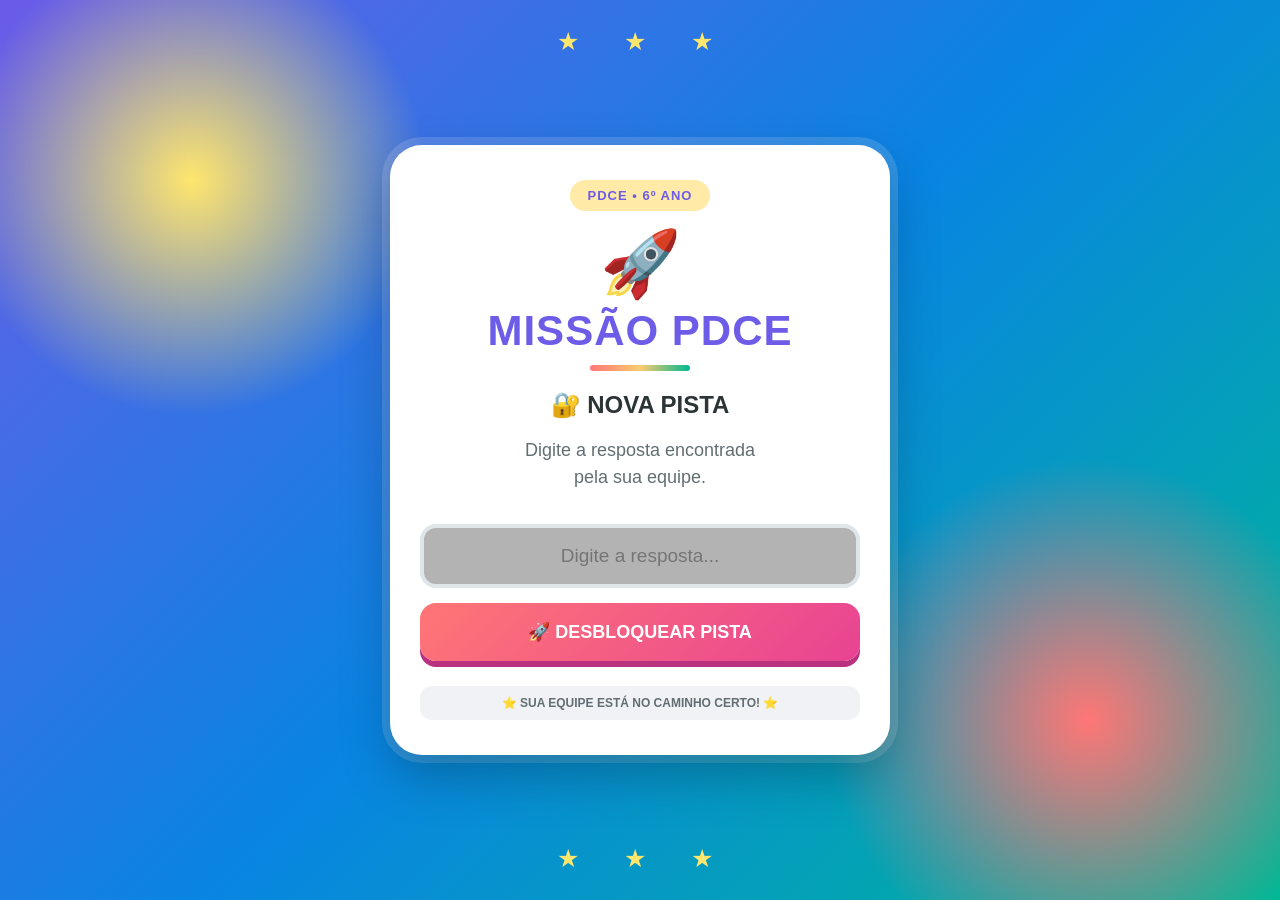
==== index.html @ 85f8f049 "up" ====
<!DOCTYPE html>
<html lang="pt-BR">
<head>
    <meta charset="UTF-8">
    <meta name="viewport" content="width=device-width, initial-scale=1.0">

    <title>Missão PDCE</title>

    <link rel="stylesheet" href="style.css">
</head>

<body>

    <div class="estrelas">★　★　★</div>

    <main class="game-card">

        <div class="badge">
            PDCE • 6º ANO
        </div>

        <div class="mascote">
            🚀
        </div>

        <h1>MISSÃO PDCE</h1>

        <div class="linha"></div>

        <h2>🔐 NOVA PISTA</h2>

        <p class="descricao">
            Digite a resposta encontrada<br>
            pela sua equipe.
        </p>

        <input
            type="text"
            id="resposta"
            placeholder="Digite a resposta..."
            autocomplete="off"
        >

        <button onclick="verificarResposta()">
            🚀 DESBLOQUEAR PISTA
        </button>

        <div id="erro" class="erro">
            <strong>⚠️ OPS!</strong>
            <br>
            Essa resposta não desbloqueou a pista.
            <br>
            Pense novamente e tente outra vez!
        </div>

        <div class="equipe">
            ⭐ SUA EQUIPE ESTÁ NO CAMINHO CERTO! ⭐
        </div>

    </main>

    <div class="estrelas baixo">★　★　★</div>


<script>

const destinos = {

    "defesa": "Bateria_01/1_bateria_perguntas.html",
    "69218":"Bateria_02/2_bateria_perguntas.html",
    "zwyx": "Bateria_03/3_bateria_perguntas.html",
    "secretaria": "secretaria.html",
    "laboratorio": "laboratorio.html",
    "sala dos professores": "professores.html"

};


function verificarResposta() {

    const campo = document.getElementById("resposta");

    const erro = document.getElementById("erro");

    const resposta = campo.value
        .trim()
        .toLowerCase();


    if (destinos[resposta]) {

        window.location.href = destinos[resposta];

    } else {

        erro.style.display = "block";

        campo.focus();

        campo.select();

    }

}


document.getElementById("resposta")
.addEventListener("keydown", function(event) {

    if (event.key === "Enter") {

        verificarResposta();

    }

});

</script>

</body>
</html>
---- style.css ----
* {
    box-sizing: border-box;
}

body {

    margin: 0;

    min-height: 100vh;

    display: flex;

    justify-content: center;

    align-items: center;

    padding: 20px;

    font-family:
        Arial,
        Helvetica,
        sans-serif;

    background:

        radial-gradient(
            circle at 15% 20%,
            #ffe66d 0,
            transparent 18%
        ),

        radial-gradient(
            circle at 85% 80%,
            #ff7675 0,
            transparent 20%
        ),

        linear-gradient(
            135deg,
            #6c5ce7,
            #0984e3,
            #00b894
        );

    overflow: hidden;

}


/* ESTRELAS */

.estrelas {

    position: fixed;

    top: 25px;

    left: 0;

    width: 100%;

    text-align: center;

    color: #ffe66d;

    font-size: 25px;

    letter-spacing: 10px;

    animation: brilho 2s infinite alternate;

}

.baixo {

    top: auto;

    bottom: 25px;

}


/* CARTÃO PRINCIPAL */

.game-card {

    width: 100%;

    max-width: 500px;

    padding: 35px 30px;

    background: white;

    border-radius: 32px;

    text-align: center;

    box-shadow:

        0 20px 50px
        rgba(0,0,0,.25),

        0 0 0 8px
        rgba(255,255,255,.15);

    position: relative;

    z-index: 2;

}


/* ETIQUETA */

.badge {

    display: inline-block;

    padding: 8px 18px;

    border-radius: 30px;

    background: #ffeaa7;

    color: #6c5ce7;

    font-size: 13px;

    font-weight: bold;

    letter-spacing: 1px;

}


/* MASCOTE */

.mascote {

    font-size: 65px;

    margin-top: 15px;

    animation: flutuar 2s ease-in-out infinite;

}


/* TÍTULO */

h1 {

    margin: 5px 0;

    color: #6c5ce7;

    font-size: 42px;

    font-weight: 900;

    letter-spacing: 1px;

}


/* LINHA */

.linha {

    width: 100px;

    height: 6px;

    margin: 10px auto 20px;

    border-radius: 20px;

    background:

        linear-gradient(
            90deg,
            #ff7675,
            #fdcb6e,
            #00b894
        );

}


/* SUBTÍTULO */

h2 {

    margin: 10px 0;

    color: #2d3436;

    font-size: 24px;

}


.descricao {

    color: #636e72;

    font-size: 18px;

    line-height: 1.5;

}


/* CAMPO */

input {

    width: 100%;

    padding: 17px;

    margin-top: 15px;

    border: 4px solid #dfe6e9;

    border-radius: 16px;

    outline: none;

    text-align: center;

    font-size: 19px;

    transition: .2s;
    background-color: #b3b3b3;
    

}


input:focus {

    border-color: #6c5ce7;

    box-shadow:
        0 0 0 4px
        rgba(108,92,231,.15);

}


/* BOTÃO */

button {

    width: 100%;

    margin-top: 15px;

    padding: 18px;

    border: none;

    border-radius: 16px;

    background:

        linear-gradient(
            135deg,
            #ff7675,
            #e84393
        );

    color: white;

    font-size: 18px;

    font-weight: 900;

    cursor: pointer;

    box-shadow:
        0 6px 0 #b83280;

    transition: .15s;

}


button:hover {

    transform: translateY(-2px);

}


button:active {

    transform: translateY(4px);

    box-shadow:
        0 2px 0 #b83280;

}


/* ERRO */

.erro {

    display: none;

    margin-top: 20px;

    padding: 16px;

    border-radius: 16px;

    background: #ffe1e1;

    color: #c0392b;

    font-size: 16px;

    line-height: 1.5;

    animation: aparecer .3s ease;

}


/* MENSAGEM FINAL */

.equipe {

    margin-top: 25px;

    padding: 10px;

    border-radius: 12px;

    background: #f1f2f6;

    color: #636e72;

    font-size: 12px;

    font-weight: bold;

}


/* ANIMAÇÕES */

@keyframes flutuar {

    0% {
        transform: translateY(0);
    }

    50% {
        transform: translateY(-8px);
    }

    100% {
        transform: translateY(0);
    }

}


@keyframes brilho {

    from {
        opacity: .5;
        transform: scale(.95);
    }

    to {
        opacity: 1;
        transform: scale(1.05);
    }

}


@keyframes aparecer {

    from {
        opacity: 0;
        transform: scale(.9);
    }

    to {
        opacity: 1;
        transform: scale(1);
    }

}


/* CELULAR */

@media (max-width: 500px) {

    .game-card {

        padding: 30px 20px;

    }

    h1 {

        font-size: 34px;

    }

    .mascote {

        font-size: 55px;

    }

}
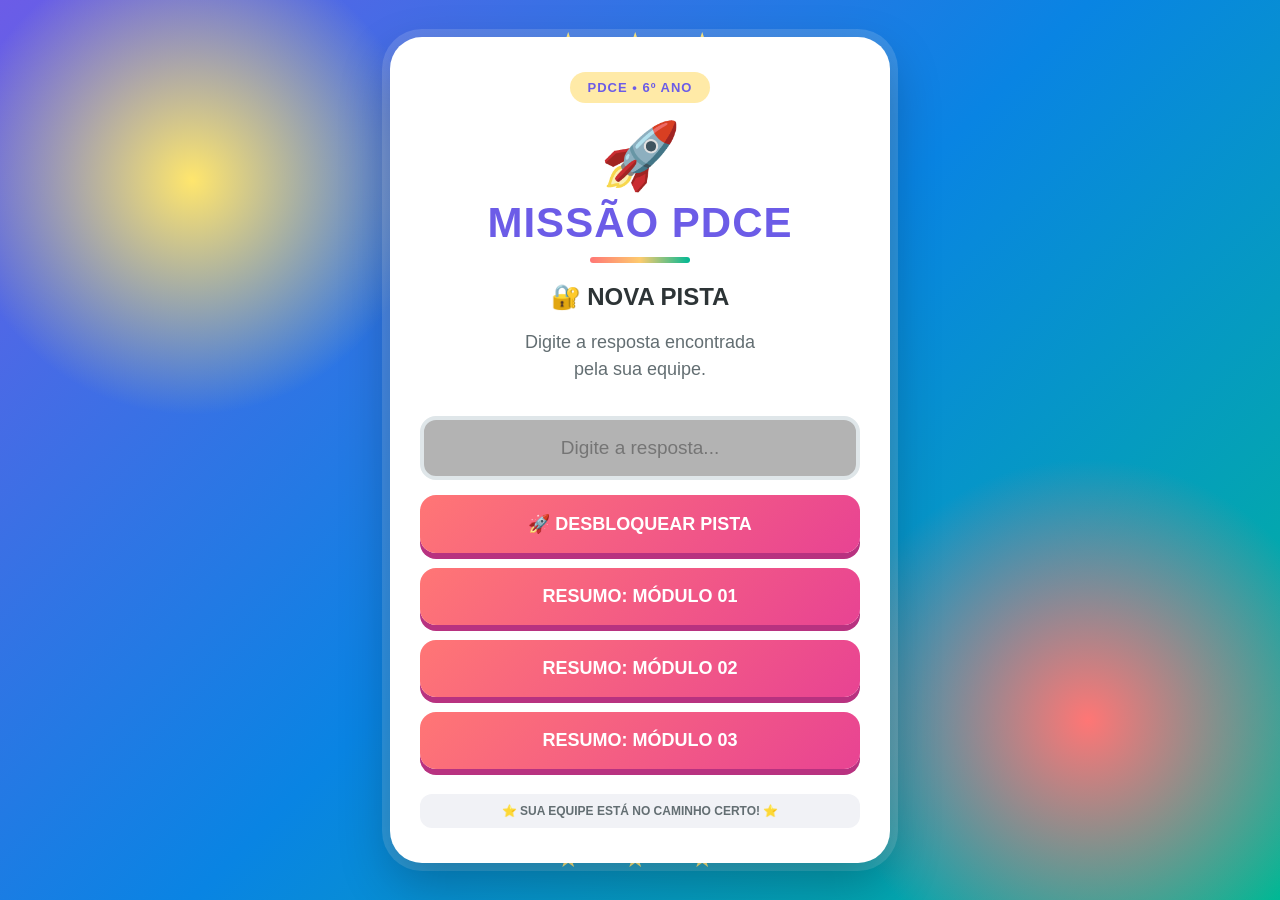
==== commit 8ec7d3f9: "adicionando pdfs" ====
--- a/index.html
+++ b/index.html
@@ -44,6 +44,16 @@
         <button onclick="verificarResposta()">
             🚀 DESBLOQUEAR PISTA
         </button>
+
+          <a  href="pdfs/Resumo_Modulo_01.pdf" target="_blank"><button>
+            RESUMO: MÓDULO 01
+        </button></a>
+         <a  href="pdfs/Resumo_Modulo_02.pdf" target="_blank"><button>
+            RESUMO: MÓDULO 02
+        </button></a>
+         <a  href="pdfs/Resumo_Modulo_03.pdf" target="_blank"><button>
+            RESUMO: MÓDULO 03
+        </button></a>
 
         <div id="erro" class="erro">
             <strong>⚠️ OPS!</strong>
